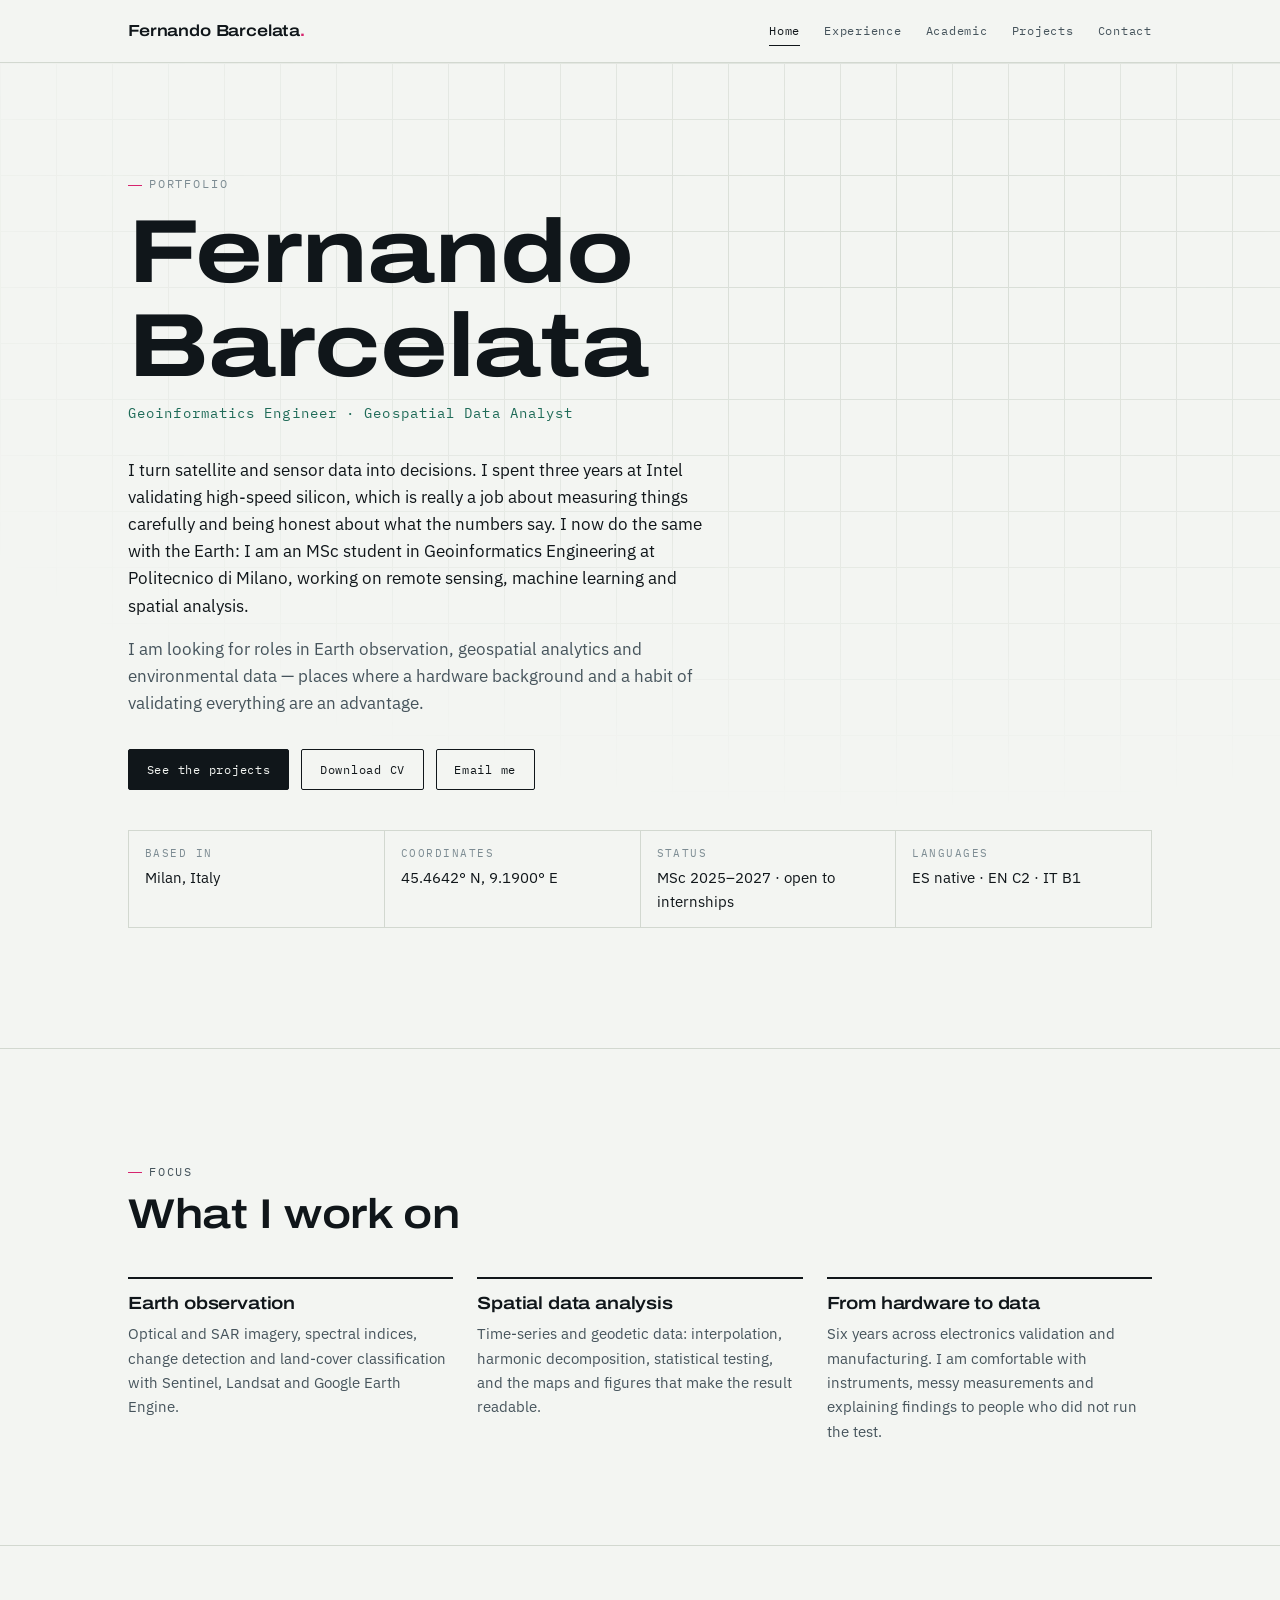
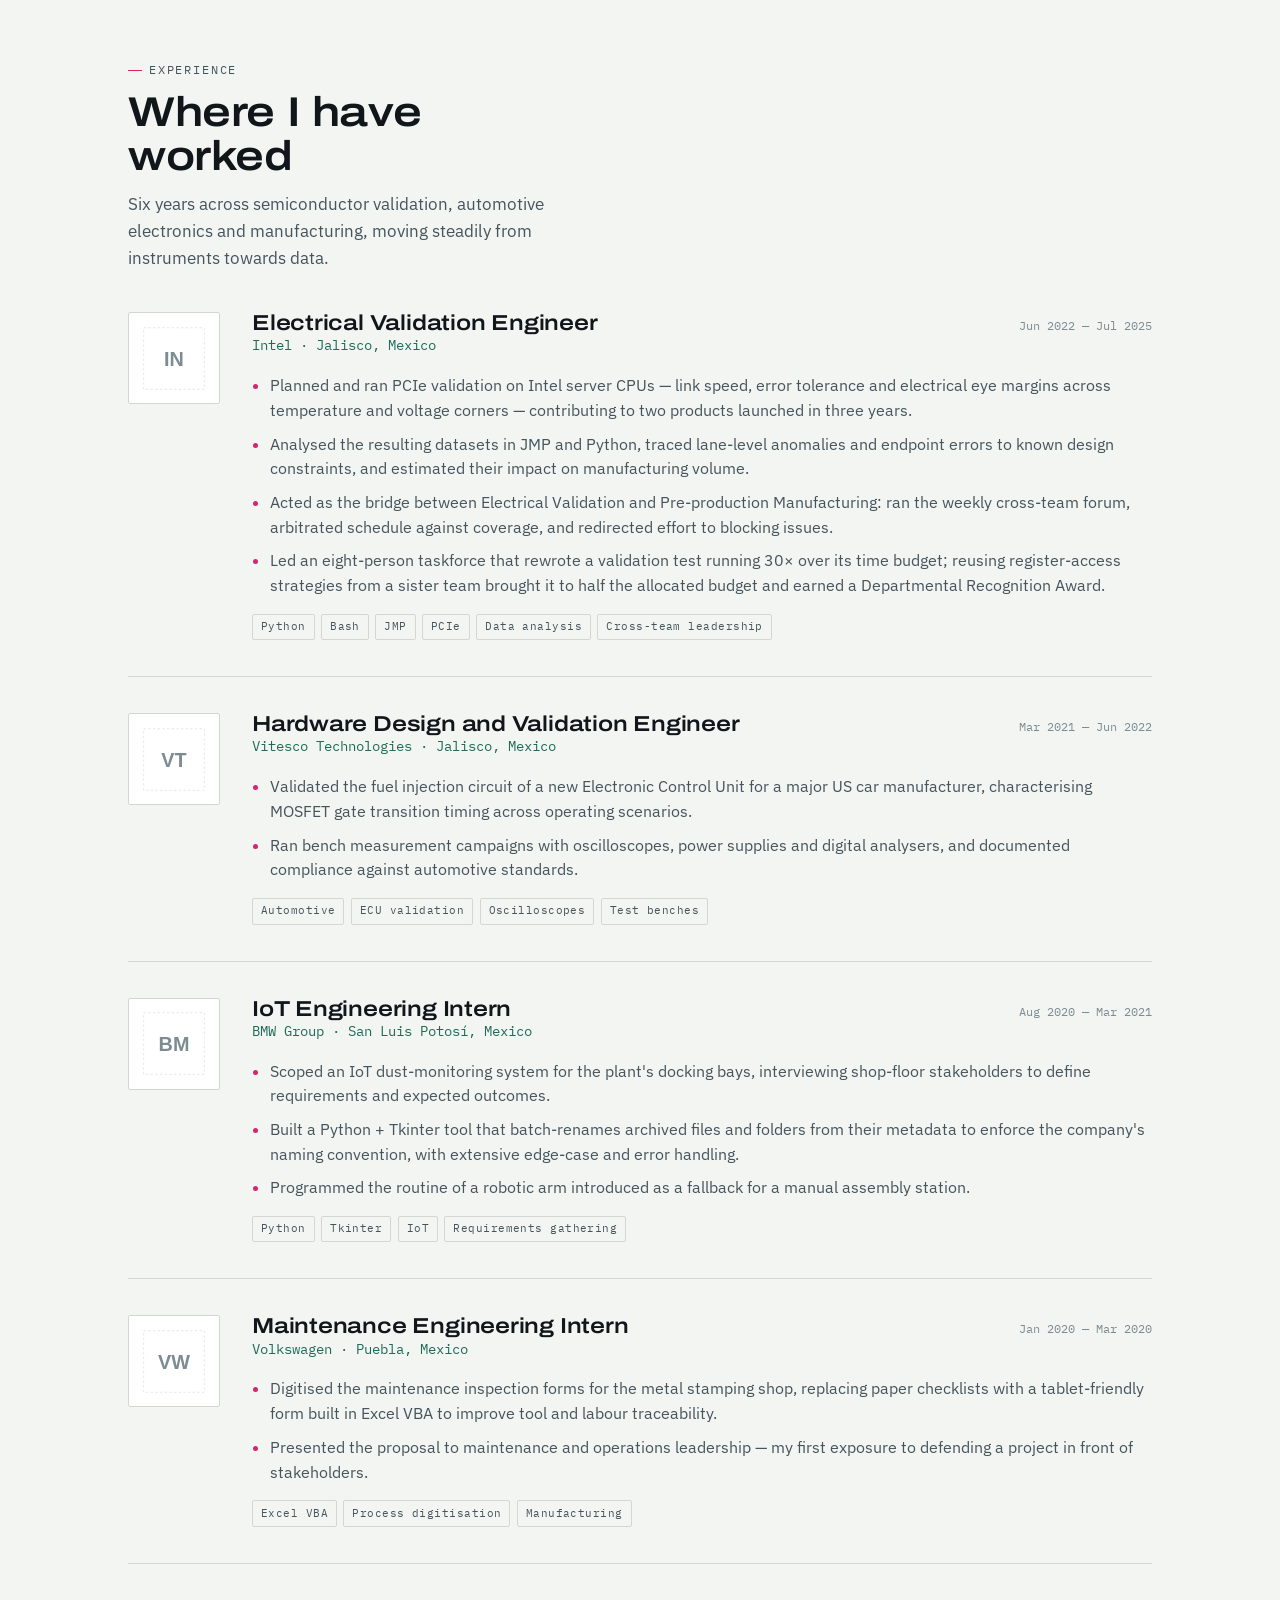
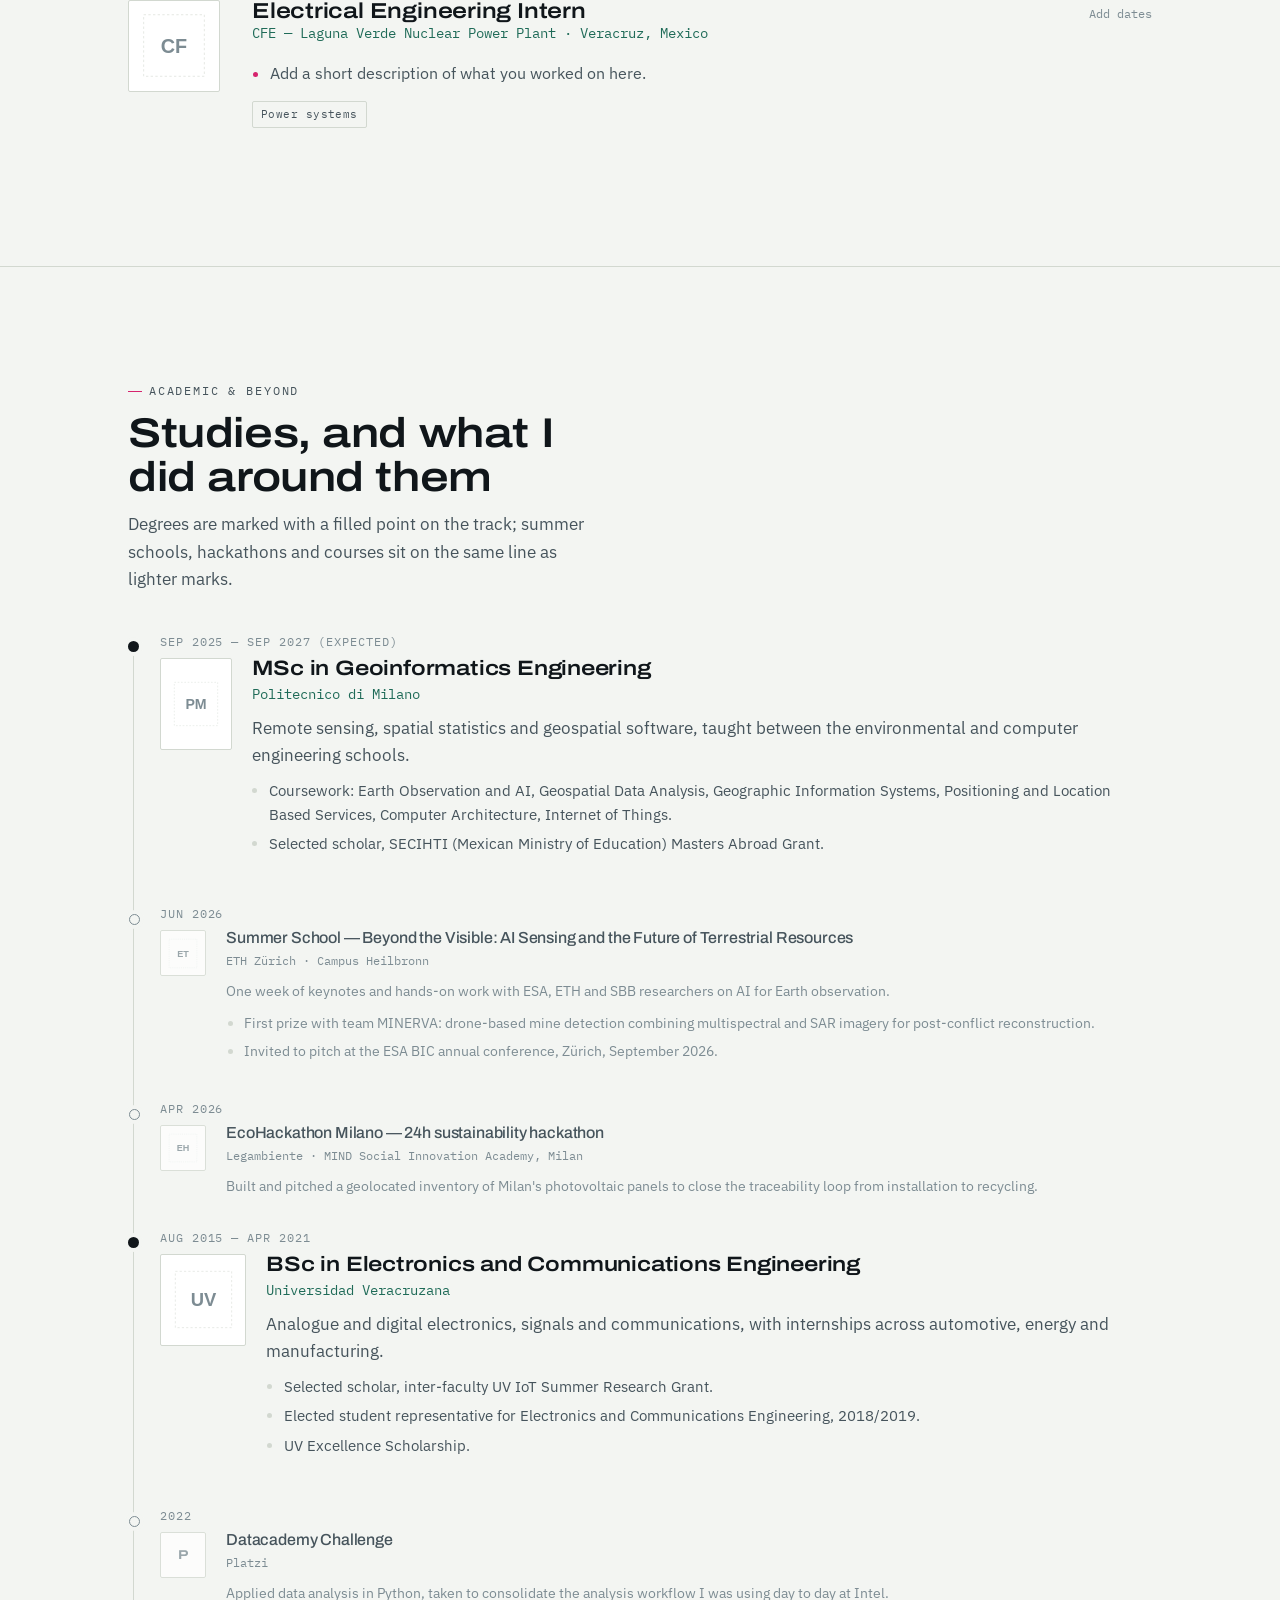
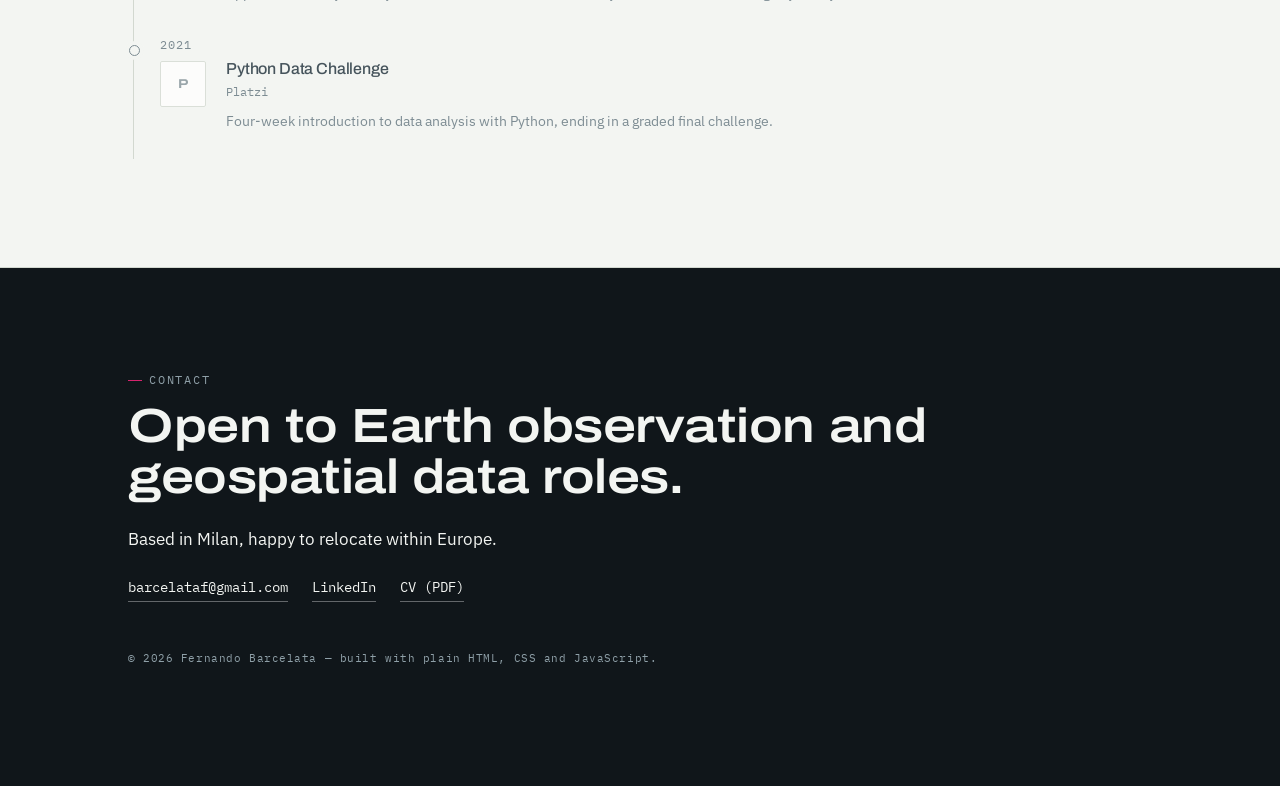
==== index.html @ 79fbf345 "Template for web portfolio" ====
<!DOCTYPE html>
<!--
  index.html — the homepage.

  The visible content is NOT written here: it is pulled from js/data.js and
  injected into the elements marked with an id (hero-name, experience-list,
  timeline, ...). Edit js/data.js to change the words; edit this file only if
  you want to add or remove whole sections.
-->
<html lang="en" class="no-js">
<head>
  <meta charset="utf-8">
  <meta name="viewport" content="width=device-width, initial-scale=1">
  <title>Fernando Barcelata — Geoinformatics Engineer</title>
  <meta name="description" content="Portfolio of Fernando Barcelata, geoinformatics engineer and geospatial data analyst based in Milan: Earth observation, remote sensing and spatial data analysis.">

  <!-- Fonts. Remove these two lines if you prefer to work fully offline;
       the CSS falls back to system fonts. -->
  <link rel="preconnect" href="https://fonts.gstatic.com" crossorigin>
  <link rel="stylesheet" href="https://fonts.googleapis.com/css2?family=Archivo:wdth,wght@75..125,400..700&family=IBM+Plex+Mono:wght@400;500&family=IBM+Plex+Sans:wght@400;500;600&display=swap">

  <link rel="stylesheet" href="css/styles.css">
</head>

<body>
  <a class="skip" href="#main">Skip to content</a>

  <!-- ============================ HEADER ============================ -->
  <header class="site-header">
    <div class="wrap">
      <a class="brand" href="index.html">Fernando Barcelata<span>.</span></a>

      <button class="nav-toggle" aria-expanded="false" aria-controls="nav">Menu</button>

      <nav class="nav" id="nav">
        <a href="index.html" aria-current="page">Home</a>
        <a href="index.html#experience">Experience</a>
        <a href="index.html#academic">Academic</a>
        <a href="projects.html">Projects</a>
        <a href="#contact">Contact</a>
      </nav>
    </div>
  </header>

  <main id="main">

    <!-- ============================= INTRO ============================
         Text comes from PROFILE.intro / PROFILE.meta in js/data.js. -->
    <section class="hero">
      <div class="wrap">
        <p class="eyebrow">Portfolio</p>
        <h1 id="hero-name">Fernando Barcelata</h1>
        <p class="role" id="hero-role"></p>

        <div class="intro" id="hero-intro"></div>

        <div class="cta-row">
          <a class="btn btn-primary" href="projects.html">See the projects</a>
          <a class="btn btn-ghost" data-profile="cv" href="#">Download CV</a>
          <a class="btn btn-ghost" data-profile="email" href="#">Email me</a>
        </div>

        <dl class="meta-strip" id="hero-meta"></dl>
      </div>
    </section>

    <!-- ========================== WHAT I DO ==========================
         Three short cards. Delete this whole <section> to remove it. -->
    <section class="section">
      <div class="wrap">
        <div class="section-head">
          <p class="eyebrow">Focus</p>
          <h2>What I work on</h2>
        </div>
        <div class="focus-grid" id="focus-grid"></div>
      </div>
    </section>

    <!-- ========================== EXPERIENCE ========================= -->
    <section class="section" id="experience">
      <div class="wrap">
        <div class="section-head">
          <p class="eyebrow">Experience</p>
          <h2>Where I have worked</h2>
          <p>Six years across semiconductor validation, automotive electronics and manufacturing, moving steadily from instruments towards data.</p>
        </div>
        <div id="experience-list"></div>
      </div>
    </section>

    <!-- ===================== ACADEMIC + EXTRACURRICULAR ==============
         One vertical track. Degrees are prominent; courses, hackathons and
         summer schools are rendered smaller and muted (kind:
         "extracurricular" in js/data.js). -->
    <section class="section" id="academic">
      <div class="wrap">
        <div class="section-head">
          <p class="eyebrow">Academic &amp; beyond</p>
          <h2>Studies, and what I did around them</h2>
          <p>Degrees are marked with a filled point on the track; summer schools, hackathons and courses sit on the same line as lighter marks.</p>
        </div>
        <div class="timeline" id="timeline"></div>
      </div>
    </section>
  </main>

  <!-- ============================ FOOTER ============================ -->
  <footer class="site-footer" id="contact">
    <div class="wrap">
      <p class="eyebrow">Contact</p>
      <h2>Open to Earth observation and geospatial data roles.</h2>
      <p>Based in Milan, happy to relocate within Europe.</p>

      <div class="footer-links">
        <a data-profile="email" data-profile-text="true" href="#">email</a>
        <a data-profile="linkedin" href="#">LinkedIn</a>
        <a data-profile="github" href="#">GitHub</a>
        <a data-profile="cv" href="#">CV (PDF)</a>
      </div>

      <p class="colophon">© <span id="year"></span> Fernando Barcelata — built with plain HTML, CSS and JavaScript.</p>
    </div>
  </footer>

  <!-- data.js must load before main.js -->
  <script src="js/data.js"></script>
  <script src="js/main.js"></script>
</body>
</html>
---- css/styles.css ----
/* ===========================================================================
   styles.css

   Layout idea: the page is styled after a satellite image product sheet.
   Mono type is used for anything that behaves like acquisition metadata
   (dates, coordinates, tags); the wide display face is used for headings the
   way labels are set on a map. The one loud colour is a magenta borrowed from
   false-colour infrared composites, where healthy vegetation renders pink.

   Sections in this file:
     1. Tokens (colours, type, spacing)   <- change these first
     2. Base + typography
     3. Layout helpers
     4. Header / navigation
     5. Hero
     6. Focus cards
     7. Experience
     8. Timeline (academic + extracurricular)
     9. Projects
    10. Footer
    11. Motion + responsive
   =========================================================================== */


/* ------------------------------------------------------------------ 1. TOKENS */
:root {
  /* Colours */
  --ink:        #10161a;   /* main text, near black with a blue cast */
  --ink-soft:   #46545c;   /* secondary text */
  --ink-faint:  #7d8c93;   /* captions, metadata */
  --paper:      #f3f5f2;   /* page background */
  --paper-2:    #e8ebe5;   /* cards, alternating bands */
  --line:       #d2d8d0;   /* hairlines and borders */
  --nir:        #d6246e;   /* accent: false-colour infrared magenta */
  --band:       #1f6b58;   /* secondary accent: vegetation green */

  /* Type */
  --display: "Archivo", "Helvetica Neue", Arial, sans-serif;
  --body:    "IBM Plex Sans", system-ui, -apple-system, sans-serif;
  --mono:    "IBM Plex Mono", ui-monospace, "SF Mono", Menlo, monospace;

  /* Spacing / sizing */
  --page:     1120px;  /* max content width */
  --gutter:   clamp(1.25rem, 5vw, 3rem);
  --section-y: clamp(3.5rem, 8vw, 6.5rem);
  --radius:   2px;     /* almost square: this is an instrument, not an app */
}


/* -------------------------------------------------------- 2. BASE + TYPOGRAPHY */
* { box-sizing: border-box; }

html { scroll-behavior: smooth; }

body {
  margin: 0;
  background: var(--paper);
  color: var(--ink);
  font-family: var(--body);
  font-size: 17px;
  line-height: 1.6;
  -webkit-font-smoothing: antialiased;
}

h1, h2, h3 {
  font-family: var(--display);
  font-stretch: 118%;        /* Archivo is a variable font: this widens it */
  font-weight: 600;
  line-height: 1.05;
  letter-spacing: -0.01em;
  margin: 0;
}

p { margin: 0 0 1rem; }
a { color: inherit; }

/* "Eyebrow": the small mono label above every section title. */
.eyebrow {
  font-family: var(--mono);
  font-size: 0.72rem;
  letter-spacing: 0.16em;
  text-transform: uppercase;
  color: var(--ink-faint);
  margin: 0 0 0.75rem;
}
.eyebrow::before {
  content: "";
  display: inline-block;
  width: 14px; height: 1px;
  background: var(--nir);
  vertical-align: middle;
  margin-right: 0.6em;
}

/* Small mono chip used for technologies and skills. */
.tag {
  font-family: var(--mono);
  font-size: 0.7rem;
  letter-spacing: 0.04em;
  color: var(--ink-soft);
  border: 1px solid var(--line);
  border-radius: var(--radius);
  padding: 0.2rem 0.5rem;
  background: transparent;
  white-space: nowrap;
}
.tag-row { display: flex; flex-wrap: wrap; gap: 0.4rem; margin-top: 1rem; }


/* ------------------------------------------------------- 3. LAYOUT HELPERS */
.wrap {
  max-width: var(--page);
  margin: 0 auto;
  padding-inline: var(--gutter);
}

.section { padding-block: var(--section-y); border-top: 1px solid var(--line); }
.section-head { margin-bottom: 2.5rem; max-width: 46ch; }
.section-head h2 { font-size: clamp(1.9rem, 4vw, 2.6rem); }
.section-head p { color: var(--ink-soft); margin-top: 0.75rem; }

/* Skip link for keyboard users. */
.skip {
  position: absolute; left: -9999px;
  background: var(--ink); color: var(--paper);
  padding: 0.6rem 1rem; z-index: 100;
}
.skip:focus { left: 1rem; top: 1rem; }

:focus-visible { outline: 2px solid var(--nir); outline-offset: 3px; }


/* ------------------------------------------------------------- 4. HEADER */
.site-header {
  position: sticky; top: 0; z-index: 50;
  background: color-mix(in srgb, var(--paper) 88%, transparent);
  backdrop-filter: blur(8px);
  border-bottom: 1px solid var(--line);
}
.site-header .wrap {
  display: flex; align-items: center; justify-content: space-between;
  height: 62px; gap: 1rem;
}
.brand {
  font-family: var(--display);
  font-stretch: 118%;
  font-weight: 600;
  font-size: 1rem;
  text-decoration: none;
  letter-spacing: -0.01em;
}
.brand span { color: var(--nir); }

.nav { display: flex; align-items: center; gap: 1.5rem; }
.nav a {
  font-family: var(--mono);
  font-size: 0.78rem;
  letter-spacing: 0.06em;
  text-decoration: none;
  color: var(--ink-soft);
  padding-block: 0.3rem;
  border-bottom: 1px solid transparent;
}
.nav a:hover { color: var(--ink); border-bottom-color: var(--nir); }
.nav a[aria-current="page"] { color: var(--ink); border-bottom-color: var(--ink); }

/* Hamburger, only visible on small screens (see section 11). */
.nav-toggle {
  display: none;
  background: none; border: 1px solid var(--line); border-radius: var(--radius);
  font-family: var(--mono); font-size: 0.75rem; letter-spacing: 0.08em;
  padding: 0.35rem 0.6rem; cursor: pointer; color: var(--ink);
}


/* --------------------------------------------------------------- 5. HERO */
.hero {
  position: relative;
  overflow: hidden;
  padding-block: clamp(3.5rem, 9vw, 7rem) var(--section-y);
}

/* Faint graticule, like the grid overlaid on a map sheet. */
.hero::before {
  content: "";
  position: absolute; inset: 0;
  background-image:
    linear-gradient(to right, var(--line) 1px, transparent 1px),
    linear-gradient(to bottom, var(--line) 1px, transparent 1px);
  background-size: 56px 56px;
  -webkit-mask-image: radial-gradient(120% 80% at 70% 20%, #000 0%, transparent 70%);
          mask-image: radial-gradient(120% 80% at 70% 20%, #000 0%, transparent 70%);
  opacity: 0.9;
  pointer-events: none;
}

/* Signature element: a single sensor sweep across the hero on page load. */
.hero::after {
  content: "";
  position: absolute; left: 0; right: 0; top: 0; height: 2px;
  background: linear-gradient(to right, transparent, var(--nir), transparent);
  opacity: 0;
  animation: sweep 2.2s ease-out 0.2s 1;
  pointer-events: none;
}
@keyframes sweep {
  0%   { transform: translateY(0);      opacity: 0; }
  15%  { opacity: 0.9; }
  100% { transform: translateY(70vh);   opacity: 0; }
}

.hero .wrap { position: relative; }

.hero h1 {
  font-size: clamp(2.8rem, 9vw, 5.6rem);
  font-stretch: 125%;
  font-weight: 700;
  margin: 0.4rem 0 0.6rem;
}
.hero .role {
  font-family: var(--mono);
  font-size: 0.85rem;
  letter-spacing: 0.08em;
  color: var(--band);
  margin-bottom: 2rem;
}
.hero .intro { max-width: 60ch; font-size: 1.06rem; color: var(--ink-soft); }
.hero .intro p:first-child { color: var(--ink); }

/* Metadata strip: mimics the header of an image acquisition record. */
.meta-strip {
  display: grid;
  grid-template-columns: repeat(auto-fit, minmax(180px, 1fr));
  gap: 1px;
  background: var(--line);
  border: 1px solid var(--line);
  margin-top: 2.5rem;
}
.meta-strip div { background: var(--paper); padding: 0.85rem 1rem; }
.meta-strip dt {
  font-family: var(--mono); font-size: 0.66rem; letter-spacing: 0.14em;
  text-transform: uppercase; color: var(--ink-faint); margin-bottom: 0.3rem;
}
.meta-strip dd { margin: 0; font-size: 0.92rem; }

.cta-row { display: flex; flex-wrap: wrap; gap: 0.75rem; margin-top: 2rem; }
.btn {
  display: inline-flex; align-items: center; gap: 0.5rem;
  font-family: var(--mono); font-size: 0.78rem; letter-spacing: 0.06em;
  text-decoration: none;
  padding: 0.6rem 1.1rem;
  border: 1px solid var(--ink);
  border-radius: var(--radius);
  transition: background 0.15s ease, color 0.15s ease, transform 0.15s ease;
}
.btn:hover { transform: translateY(-1px); }
.btn-primary { background: var(--ink); color: var(--paper); }
.btn-primary:hover { background: var(--nir); border-color: var(--nir); }
.btn-ghost:hover { background: var(--ink); color: var(--paper); }


/* -------------------------------------------------------- 6. FOCUS CARDS */
.focus-grid {
  display: grid;
  grid-template-columns: repeat(auto-fit, minmax(250px, 1fr));
  gap: 1.5rem;
}
.focus-card { border-top: 2px solid var(--ink); padding-top: 1rem; }
.focus-card h3 { font-size: 1.1rem; margin-bottom: 0.5rem; }
.focus-card p { color: var(--ink-soft); font-size: 0.95rem; margin: 0; }


/* --------------------------------------------------------- 7. EXPERIENCE */
.job {
  display: grid;
  grid-template-columns: 92px 1fr;
  gap: 2rem;
  padding-block: 2.25rem;
  border-top: 1px solid var(--line);
}
.job:first-of-type { border-top: none; padding-top: 0; }

/* Logo well. Images are constrained; the text fallback fills the same box. */
.logo {
  width: 92px; height: 92px;
  display: grid; place-items: center;
  border: 1px solid var(--line);
  border-radius: var(--radius);
  background: #fff;
  overflow: hidden;
  padding: 0.6rem;
}
.logo img { max-width: 100%; max-height: 100%; object-fit: contain; }
.logo .initials {
  font-family: var(--display); font-stretch: 118%; font-weight: 700;
  font-size: 1.4rem; color: var(--ink-faint);
}

.job-head { display: flex; flex-wrap: wrap; align-items: baseline; gap: 0.6rem 1rem; }
.job h3 { font-size: 1.35rem; }
.job .company { font-family: var(--mono); font-size: 0.85rem; color: var(--band); }
.job .period {
  font-family: var(--mono); font-size: 0.75rem; color: var(--ink-faint);
  margin-left: auto; white-space: nowrap;
}
.job ul { margin: 1rem 0 0; padding-left: 1.1rem; }
.job li { margin-bottom: 0.55rem; color: var(--ink-soft); font-size: 0.97rem; }
.job li::marker { color: var(--nir); }


/* ----------------------------------------------------------- 8. TIMELINE
   One vertical track. Degrees get a filled tick, a logo and full-size type;
   extracurriculars get a hollow tick and smaller, muted type so they read as
   secondary without being hidden.
   ------------------------------------------------------------------------ */
.timeline { position: relative; padding-left: 2rem; }
.timeline::before {
  content: "";
  position: absolute; left: 5px; top: 6px; bottom: 6px;
  width: 1px; background: var(--line);
}

.tl-item { position: relative; padding-bottom: 2.75rem; }
.tl-item::before {                 /* the tick on the track */
  content: "";
  position: absolute; left: -2rem; top: 8px;
  width: 11px; height: 11px;
  border-radius: 50%;
  background: var(--ink);
  box-shadow: 0 0 0 4px var(--paper);
}
.tl-item .tl-period {
  font-family: var(--mono); font-size: 0.72rem; letter-spacing: 0.08em;
  color: var(--ink-faint); text-transform: uppercase;
}
.tl-head { display: flex; gap: 1.25rem; align-items: flex-start; margin-top: 0.4rem; }
.tl-item h3 { font-size: 1.3rem; margin-bottom: 0.25rem; }
.tl-item .tl-institution { font-family: var(--mono); font-size: 0.85rem; color: var(--band); }
.tl-item p { color: var(--ink-soft); margin: 0.6rem 0 0; }
.tl-item ul { margin: 0.6rem 0 0; padding-left: 1.1rem; color: var(--ink-soft); font-size: 0.93rem; }
.tl-item li { margin-bottom: 0.35rem; }
.tl-item li::marker { color: var(--line); }

/* Secondary treatment for extracurriculars. */
.tl-item.is-extra::before {
  background: var(--paper);
  border: 1px solid var(--ink-faint);
  width: 9px; height: 9px; top: 9px; left: calc(-2rem + 1px);
}
.tl-item.is-extra { padding-bottom: 2rem; }
.tl-item.is-extra h3 { font-size: 1rem; font-weight: 500; font-stretch: 100%; color: var(--ink-soft); }
.tl-item.is-extra .tl-institution { font-size: 0.75rem; color: var(--ink-faint); }
.tl-item.is-extra p,
.tl-item.is-extra li { font-size: 0.88rem; color: var(--ink-faint); }
.tl-item.is-extra .logo { width: 46px; height: 46px; padding: 0.35rem; opacity: 0.75; }
.tl-item.is-extra .logo .initials { font-size: 0.8rem; }


/* ----------------------------------------------------------- 9. PROJECTS */
/* Filter buttons above the grid. */
.filters { display: flex; flex-wrap: wrap; gap: 0.45rem; margin-bottom: 2.5rem; }
.filter {
  font-family: var(--mono); font-size: 0.72rem; letter-spacing: 0.05em;
  padding: 0.35rem 0.7rem;
  border: 1px solid var(--line); border-radius: var(--radius);
  background: transparent; color: var(--ink-soft); cursor: pointer;
  transition: all 0.15s ease;
}
.filter:hover { border-color: var(--ink); color: var(--ink); }
.filter[aria-pressed="true"] { background: var(--ink); border-color: var(--ink); color: var(--paper); }

.project-grid {
  display: grid;
  grid-template-columns: repeat(auto-fill, minmax(330px, 1fr));
  gap: 2rem;
}

.project {
  display: flex; flex-direction: column;
  border: 1px solid var(--line);
  border-radius: var(--radius);
  background: var(--paper-2);
  overflow: hidden;
  transition: border-color 0.15s ease, transform 0.15s ease;
}
.project:hover { border-color: var(--ink); transform: translateY(-2px); }

/* Image well. If no image is supplied, the placeholder below shows instead. */
.project-media {
  aspect-ratio: 16 / 9;
  background: #fff;
  border-bottom: 1px solid var(--line);
  display: grid; place-items: center;
  overflow: hidden;
}
.project-media img { width: 100%; height: 100%; object-fit: cover; display: block; }
.project-media .placeholder {
  font-family: var(--mono); font-size: 0.7rem; letter-spacing: 0.14em;
  color: var(--ink-faint); text-transform: uppercase; text-align: center;
  padding: 1rem;
  background-image:
    repeating-linear-gradient(45deg, var(--paper-2) 0 10px, transparent 10px 20px);
  width: 100%; height: 100%;
  display: grid; place-items: center;
}

.project-body { padding: 1.4rem; display: flex; flex-direction: column; flex: 1; }
.project .year { font-family: var(--mono); font-size: 0.7rem; color: var(--ink-faint); letter-spacing: 0.1em; }
.project h3 { font-size: 1.15rem; margin: 0.4rem 0 0.7rem; }
.project p { font-size: 0.93rem; color: var(--ink-soft); }
.project .note { font-family: var(--mono); font-size: 0.72rem; color: var(--ink-faint); }
.project .tag-row { margin-top: auto; padding-top: 1rem; }

.project-links { display: flex; gap: 0.6rem; margin-top: 1rem; }
.project-links a {
  font-family: var(--mono); font-size: 0.72rem; letter-spacing: 0.05em;
  text-decoration: none; color: var(--ink);
  border-bottom: 1px solid var(--nir); padding-bottom: 1px;
}
.project-links a:hover { color: var(--nir); }

.empty-state {
  font-family: var(--mono); font-size: 0.85rem; color: var(--ink-faint);
  padding: 2rem 0;
}


/* ------------------------------------------------------------- 10. FOOTER */
.site-footer {
  border-top: 1px solid var(--line);
  background: var(--ink);
  color: var(--paper);
  padding-block: var(--section-y);
}
.site-footer h2 { font-size: clamp(1.8rem, 5vw, 3rem); margin-bottom: 1.5rem; }
.site-footer .eyebrow { color: #8fa0a8; }
.site-footer a { color: var(--paper); }
.footer-links { display: flex; flex-wrap: wrap; gap: 1.5rem; margin-top: 1.5rem; }
.footer-links a {
  font-family: var(--mono); font-size: 0.85rem; text-decoration: none;
  border-bottom: 1px solid rgba(255,255,255,0.35); padding-bottom: 2px;
}
.footer-links a:hover { border-bottom-color: var(--nir); color: var(--nir); }
.colophon {
  font-family: var(--mono); font-size: 0.7rem; color: #8fa0a8;
  margin-top: 3rem; letter-spacing: 0.05em;
}


/* ------------------------------------------------ 11. MOTION + RESPONSIVE */

/* Scroll reveal. Elements start slightly down and fade in when scrolled to.
   main.js adds .is-visible. If JS is off, the fallback below keeps them shown. */
.reveal { opacity: 0; transform: translateY(14px); transition: opacity 0.5s ease, transform 0.5s ease; }
.reveal.is-visible { opacity: 1; transform: none; }
.no-js .reveal { opacity: 1; transform: none; }

@media (prefers-reduced-motion: reduce) {
  html { scroll-behavior: auto; }
  *, *::before, *::after { animation: none !important; transition: none !important; }
  .reveal { opacity: 1; transform: none; }
}

@media (max-width: 760px) {
  body { font-size: 16px; }

  .nav-toggle { display: block; }
  .nav {
    display: none;
    position: absolute; top: 62px; left: 0; right: 0;
    flex-direction: column; align-items: flex-start; gap: 0;
    background: var(--paper);
    border-bottom: 1px solid var(--line);
    padding: 0.5rem var(--gutter) 1rem;
  }
  .nav.is-open { display: flex; }
  .nav a { padding-block: 0.6rem; width: 100%; }

  .job { grid-template-columns: 1fr; gap: 1.25rem; }
  .job .period { margin-left: 0; width: 100%; }
  .logo { width: 64px; height: 64px; }

  .timeline { padding-left: 1.5rem; }
  .tl-item::before { left: -1.5rem; }
  .tl-item.is-extra::before { left: calc(-1.5rem + 1px); }
  .tl-head { flex-direction: column; gap: 0.9rem; }

  .project-grid { grid-template-columns: 1fr; }
}

/* Printing: mostly for saving the homepage as a PDF. */
@media print {
  .site-header, .nav, .cta-row, .filters { display: none; }
  body { background: #fff; }
  .project, .meta-strip div { break-inside: avoid; }
}
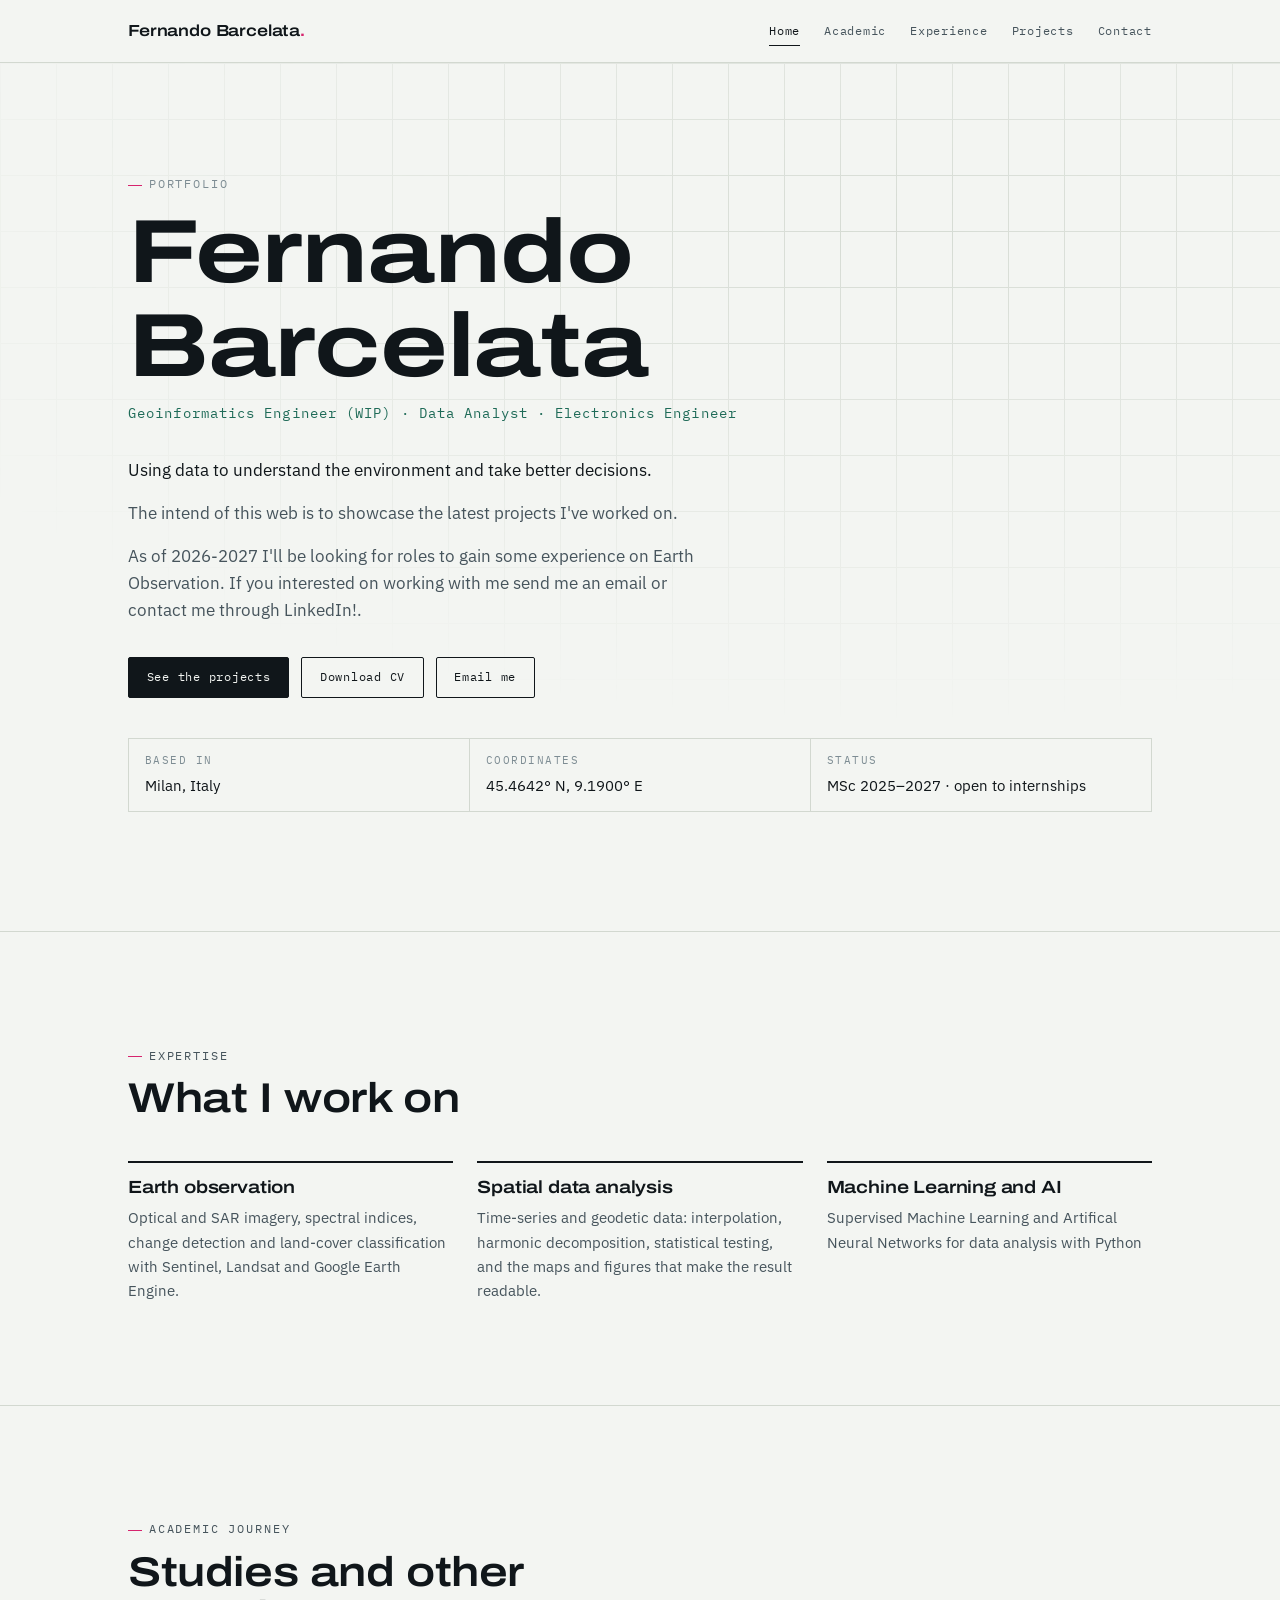
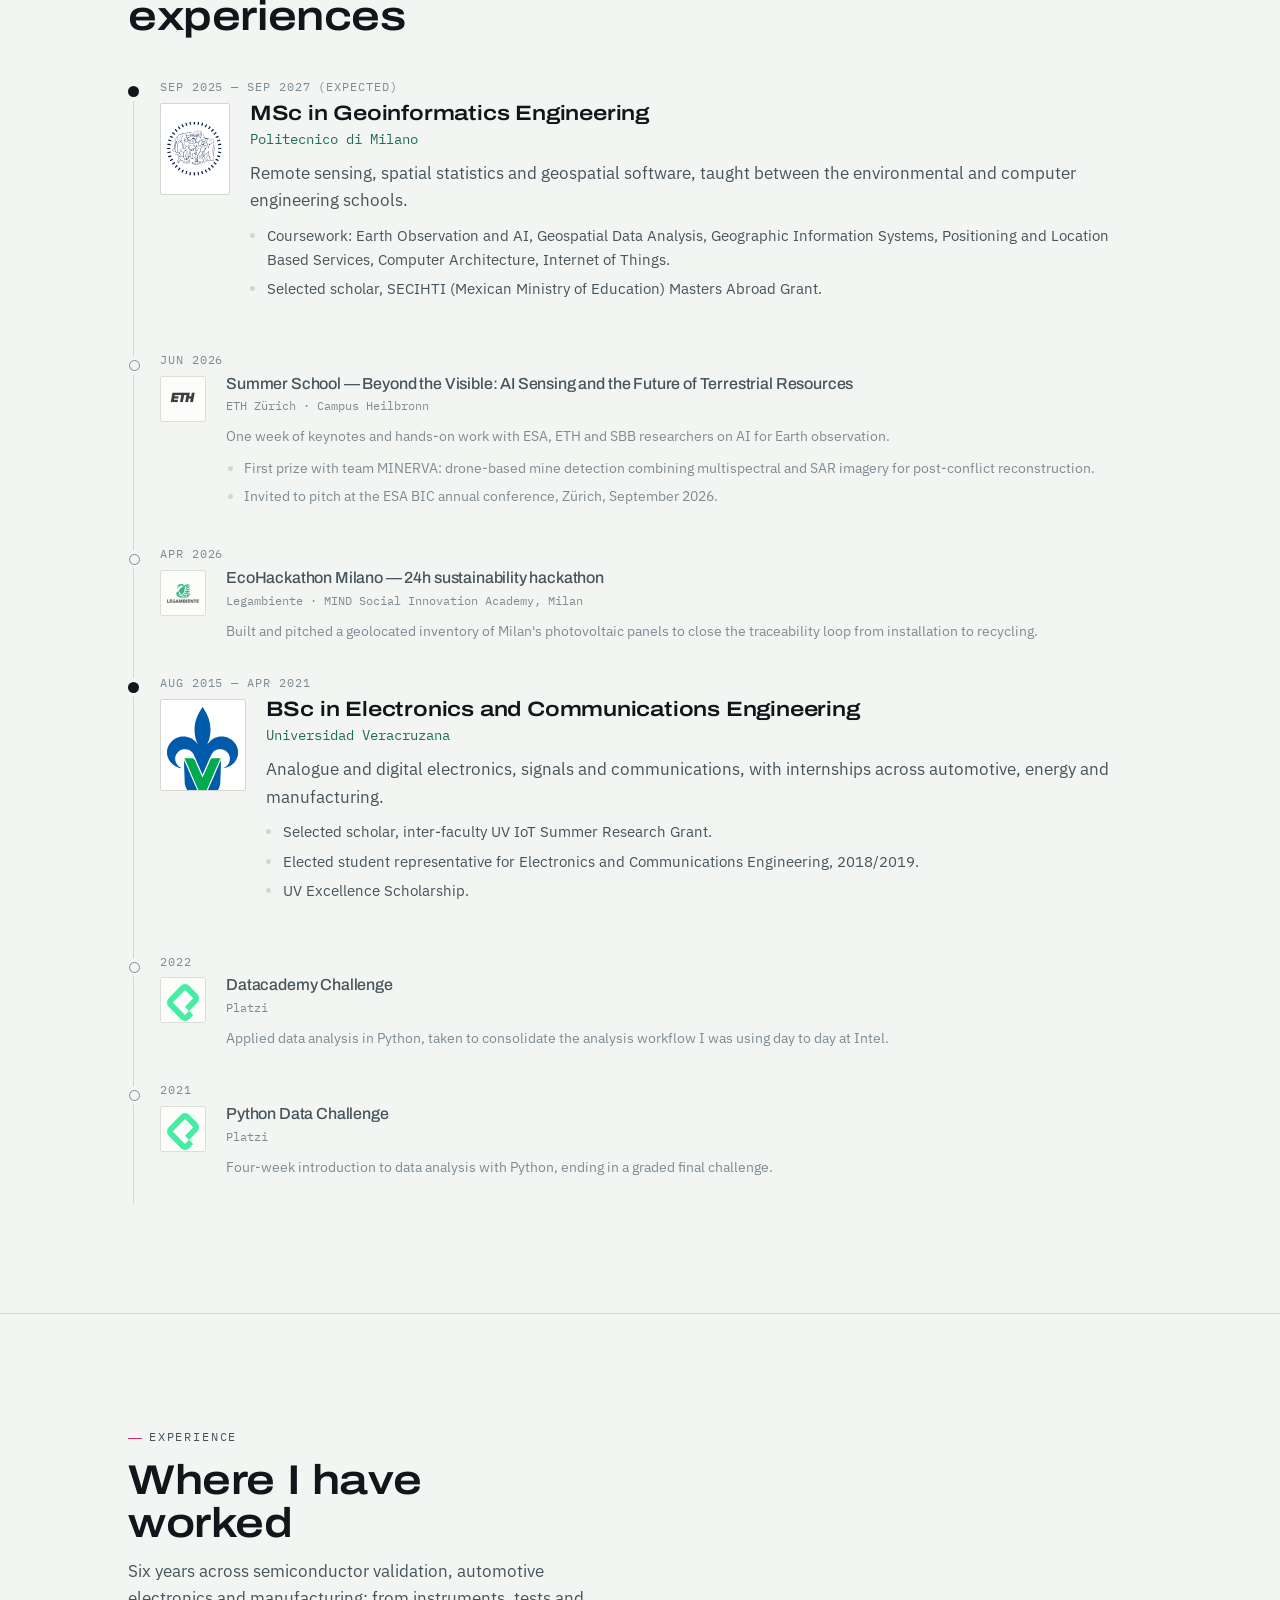
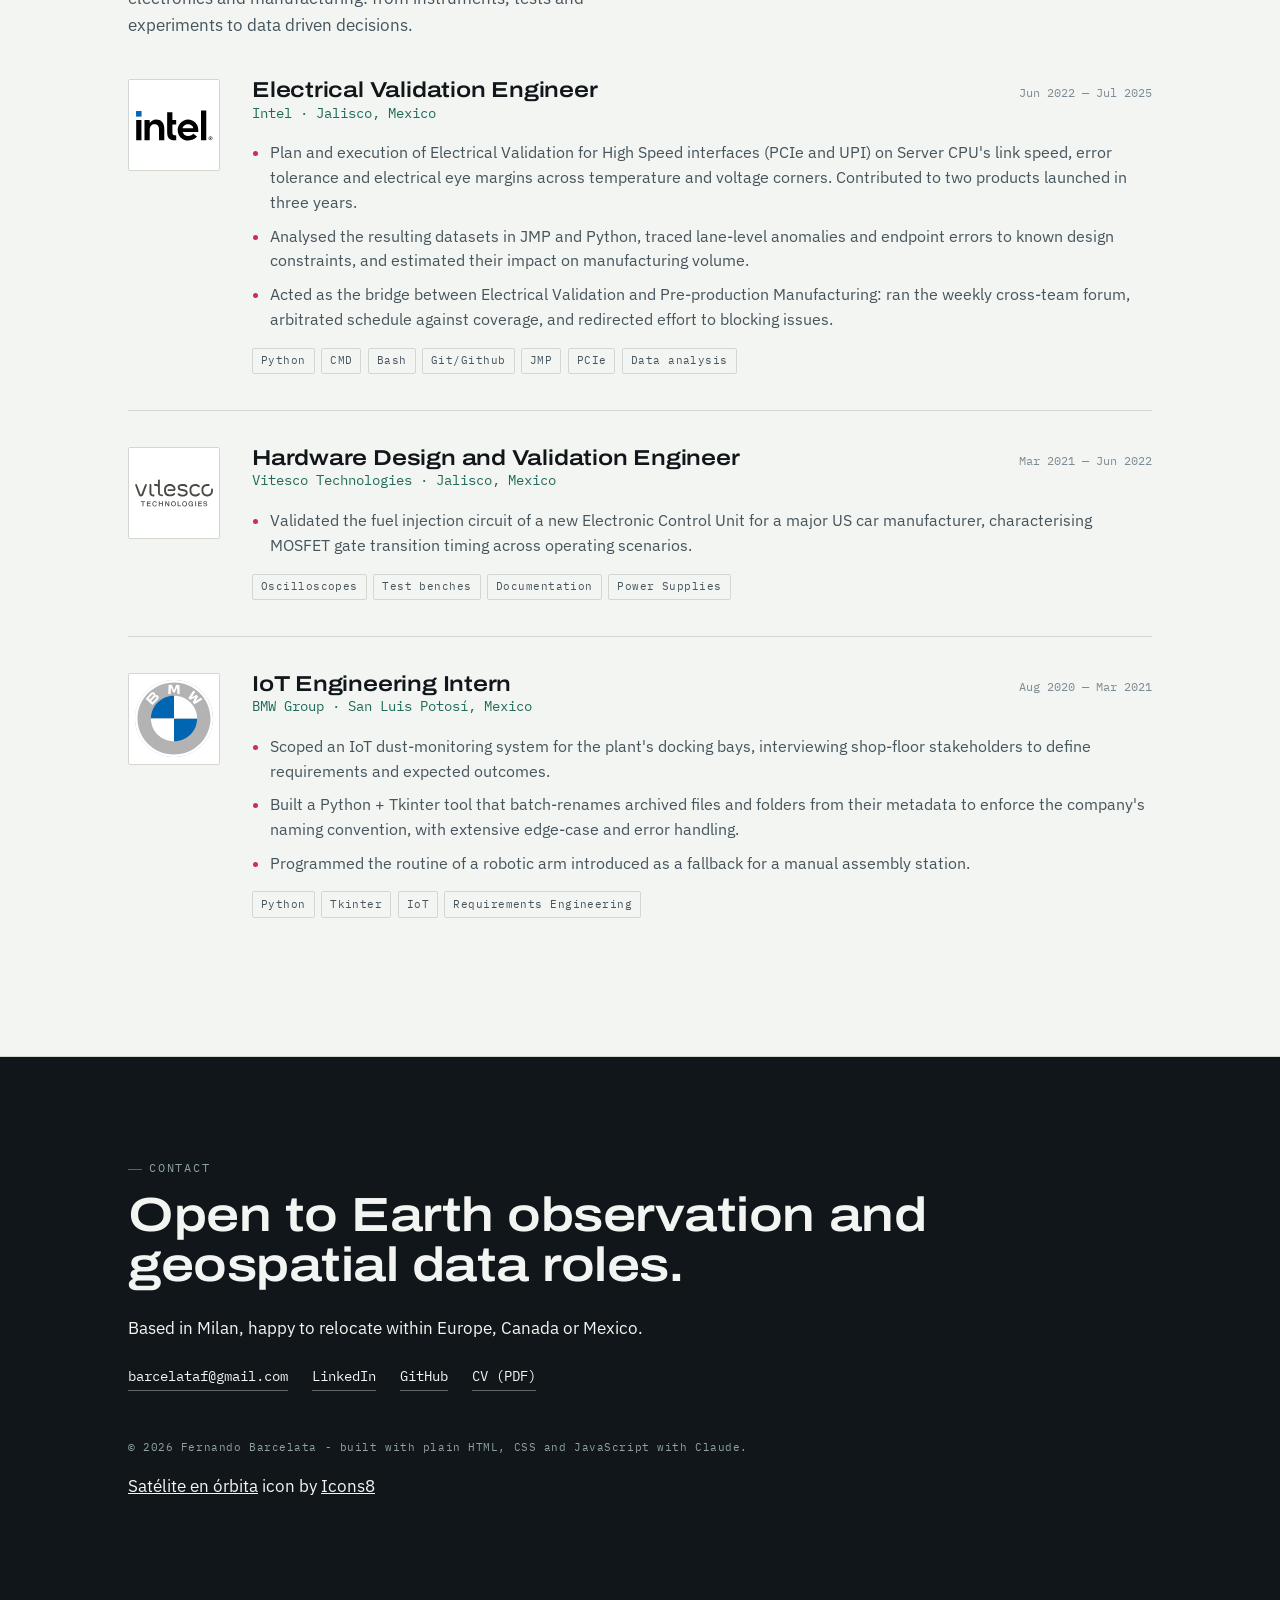
==== commit bcb0a7cd: "Fixing details like logos, images and some texts" ====
--- a/index.html
+++ b/index.html
@@ -11,8 +11,9 @@
 <head>
   <meta charset="utf-8">
   <meta name="viewport" content="width=device-width, initial-scale=1">
-  <title>Fernando Barcelata — Geoinformatics Engineer</title>
-  <meta name="description" content="Portfolio of Fernando Barcelata, geoinformatics engineer and geospatial data analyst based in Milan: Earth observation, remote sensing and spatial data analysis.">
+  <title>Fernando Barcelata - Geoinformatics Engineer</title>
+  <link rel="icon" type="image/png" href="/assets/logos/favicon_sat.png">
+  <meta name="description" content="Portfolio of Fernando Barcelata, geoinformatics engineer and geospatial data analyst based in Milan - Earth observation, remote sensing and spatial data analysis.">
 
   <!-- Fonts. Remove these two lines if you prefer to work fully offline;
        the CSS falls back to system fonts. -->
@@ -34,8 +35,8 @@
 
       <nav class="nav" id="nav">
         <a href="index.html" aria-current="page">Home</a>
+        <a href="index.html#academic">Academic</a>
         <a href="index.html#experience">Experience</a>
-        <a href="index.html#academic">Academic</a>
         <a href="projects.html">Projects</a>
         <a href="#contact">Contact</a>
       </nav>
@@ -69,10 +70,26 @@
     <section class="section">
       <div class="wrap">
         <div class="section-head">
-          <p class="eyebrow">Focus</p>
+          <p class="eyebrow">Expertise</p>
           <h2>What I work on</h2>
         </div>
         <div class="focus-grid" id="focus-grid"></div>
+      </div>
+    </section>
+
+
+    <!-- ===================== ACADEMIC + EXTRACURRICULAR ==============
+         One vertical track. Degrees are prominent; courses, hackathons and
+         summer schools are rendered smaller and muted (kind:
+         "extracurricular" in js/data.js). -->
+    <section class="section" id="academic">
+      <div class="wrap">
+        <div class="section-head">
+          <p class="eyebrow">Academic journey</p>
+          <h2>Studies and other experiences</h2>
+          <!-- <p>Degrees are marked with a filled point on the track; summer schools, hackathons and courses sit on the same line as lighter marks.</p> -->
+        </div>
+        <div class="timeline" id="timeline"></div>
       </div>
     </section>
 
@@ -82,34 +99,21 @@
         <div class="section-head">
           <p class="eyebrow">Experience</p>
           <h2>Where I have worked</h2>
-          <p>Six years across semiconductor validation, automotive electronics and manufacturing, moving steadily from instruments towards data.</p>
+          <p>Six years across semiconductor validation, automotive electronics and manufacturing: from instruments, tests and experiments to data driven decisions.</p>
         </div>
         <div id="experience-list"></div>
       </div>
     </section>
 
-    <!-- ===================== ACADEMIC + EXTRACURRICULAR ==============
-         One vertical track. Degrees are prominent; courses, hackathons and
-         summer schools are rendered smaller and muted (kind:
-         "extracurricular" in js/data.js). -->
-    <section class="section" id="academic">
-      <div class="wrap">
-        <div class="section-head">
-          <p class="eyebrow">Academic &amp; beyond</p>
-          <h2>Studies, and what I did around them</h2>
-          <p>Degrees are marked with a filled point on the track; summer schools, hackathons and courses sit on the same line as lighter marks.</p>
-        </div>
-        <div class="timeline" id="timeline"></div>
-      </div>
-    </section>
   </main>
+
 
   <!-- ============================ FOOTER ============================ -->
   <footer class="site-footer" id="contact">
     <div class="wrap">
       <p class="eyebrow">Contact</p>
       <h2>Open to Earth observation and geospatial data roles.</h2>
-      <p>Based in Milan, happy to relocate within Europe.</p>
+      <p>Based in Milan, happy to relocate within Europe, Canada or Mexico.</p>
 
       <div class="footer-links">
         <a data-profile="email" data-profile-text="true" href="#">email</a>
@@ -118,7 +122,8 @@
         <a data-profile="cv" href="#">CV (PDF)</a>
       </div>
 
-      <p class="colophon">© <span id="year"></span> Fernando Barcelata — built with plain HTML, CSS and JavaScript.</p>
+      <p class="colophon">© <span id="year"></span> Fernando Barcelata - built with plain HTML, CSS and JavaScript with Claude.</p>
+      <a target="_blank" href="https://icons8.com/icon/2236/satellite-in-orbit">Satélite en órbita</a> icon by <a target="_blank" href="https://icons8.com">Icons8</a>
     </div>
   </footer>
 
--- a/css/styles.css
+++ b/css/styles.css
@@ -288,9 +288,10 @@
   border-radius: var(--radius);
   background: #fff;
   overflow: hidden;
-  padding: 0.6rem;
-}
-.logo img { max-width: 100%; max-height: 100%; object-fit: contain; }
+  padding: 0.4rem;
+}
+.logo img { max-width: 100%; max-height: 100%; object-fit: scale-down; }
+
 .logo .initials {
   font-family: var(--display); font-stretch: 118%; font-weight: 700;
   font-size: 1.4rem; color: var(--ink-faint);
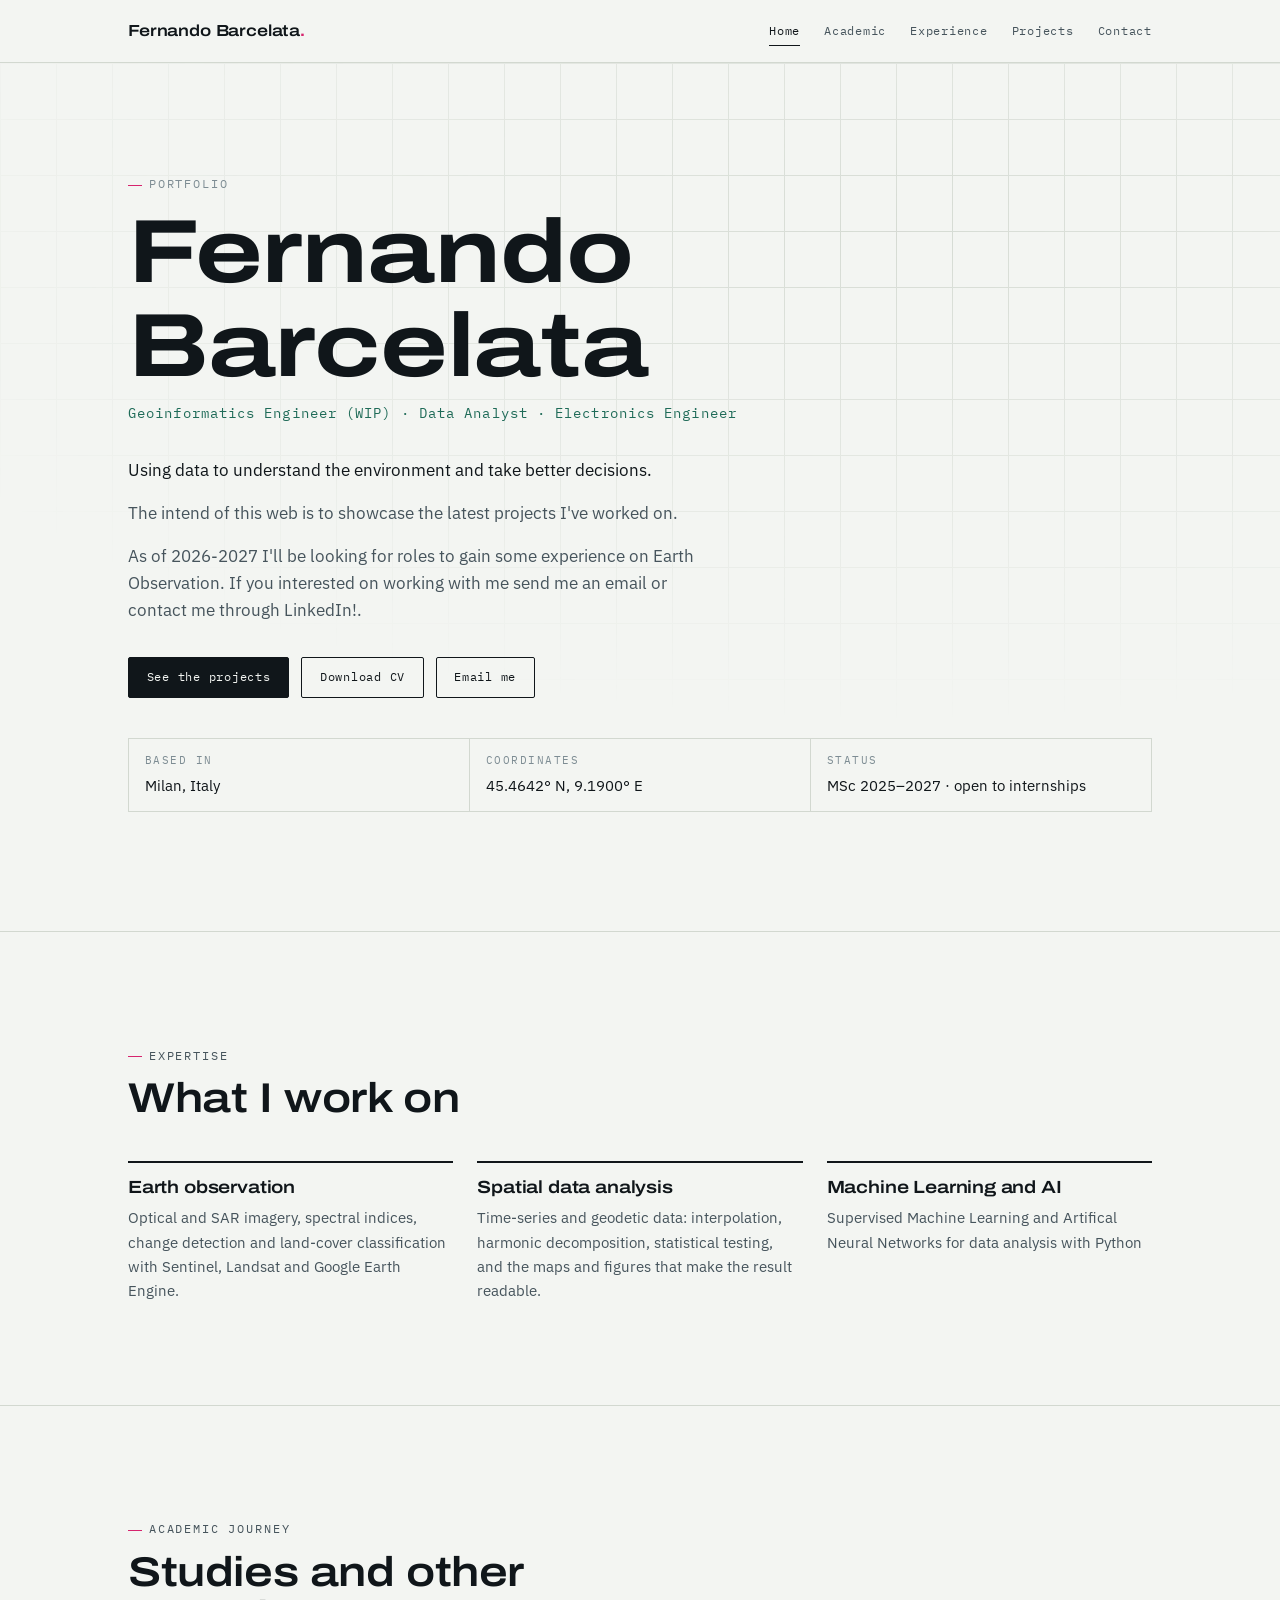
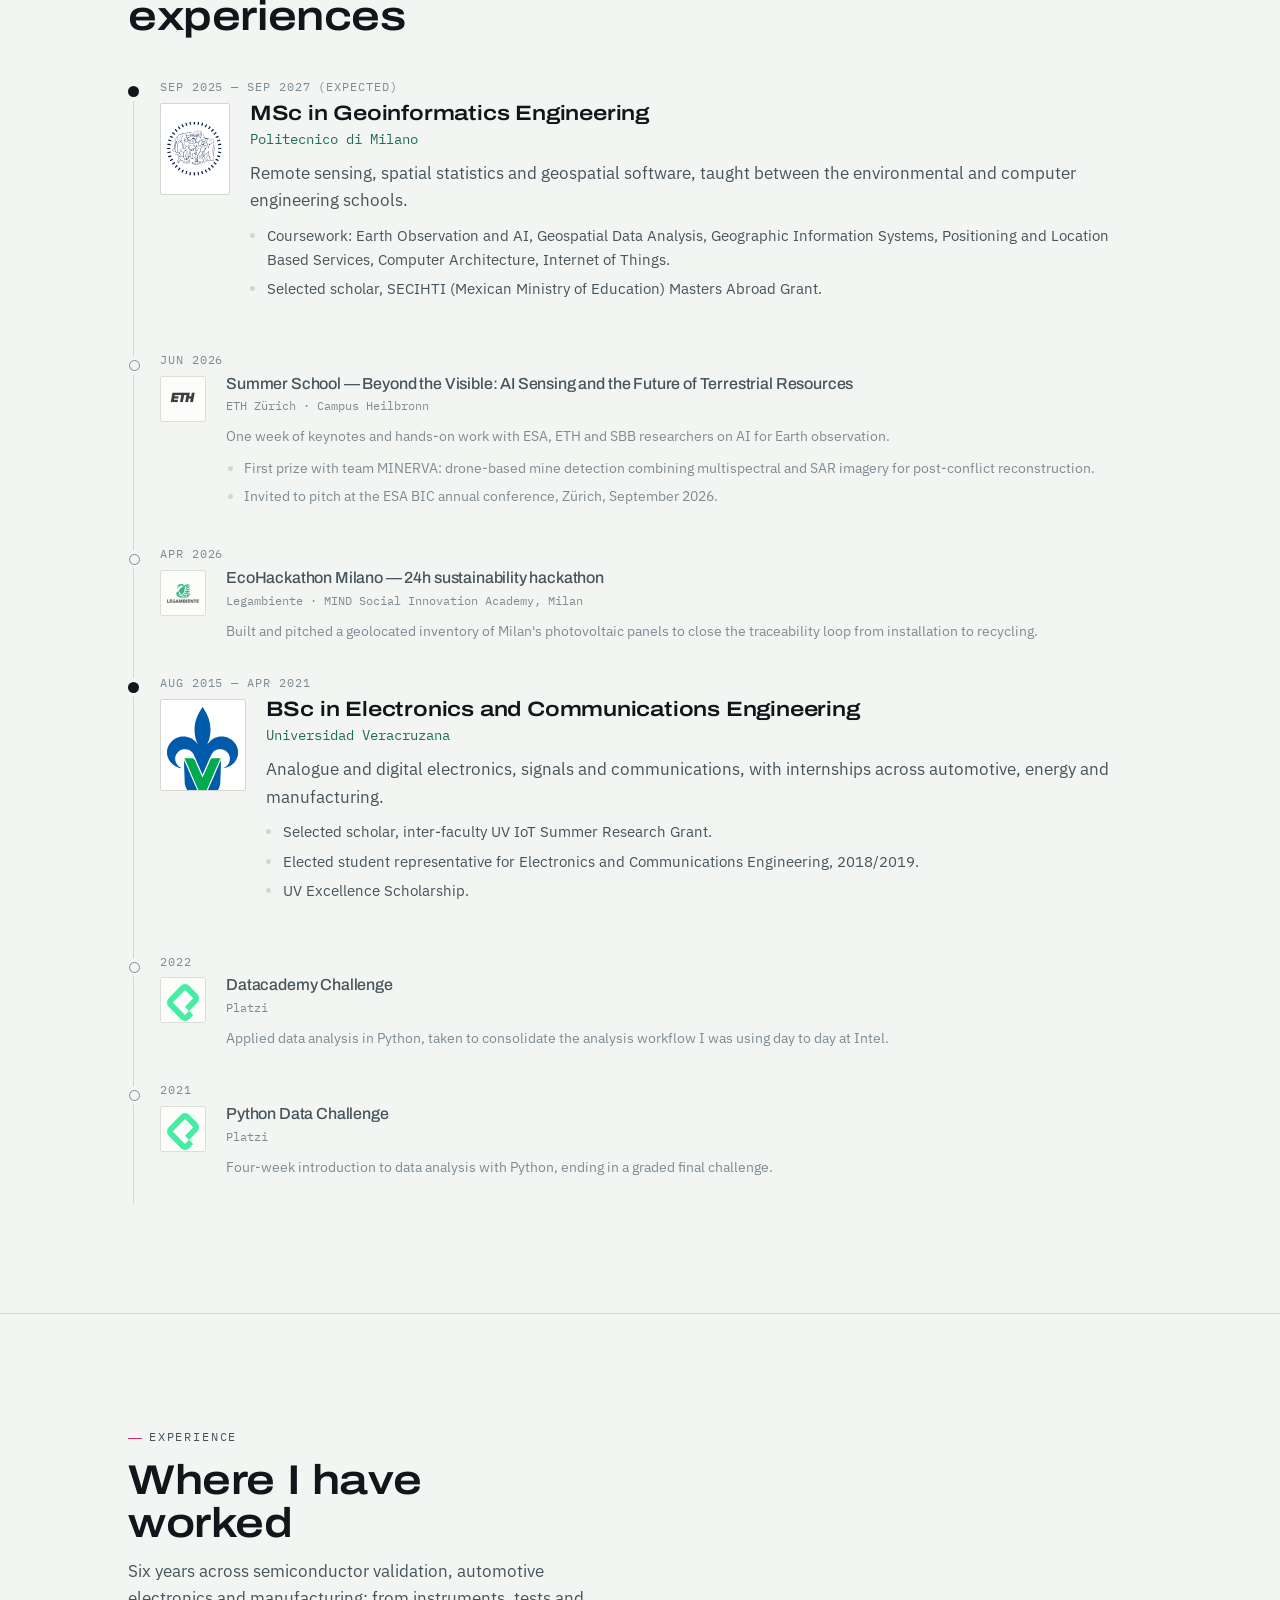
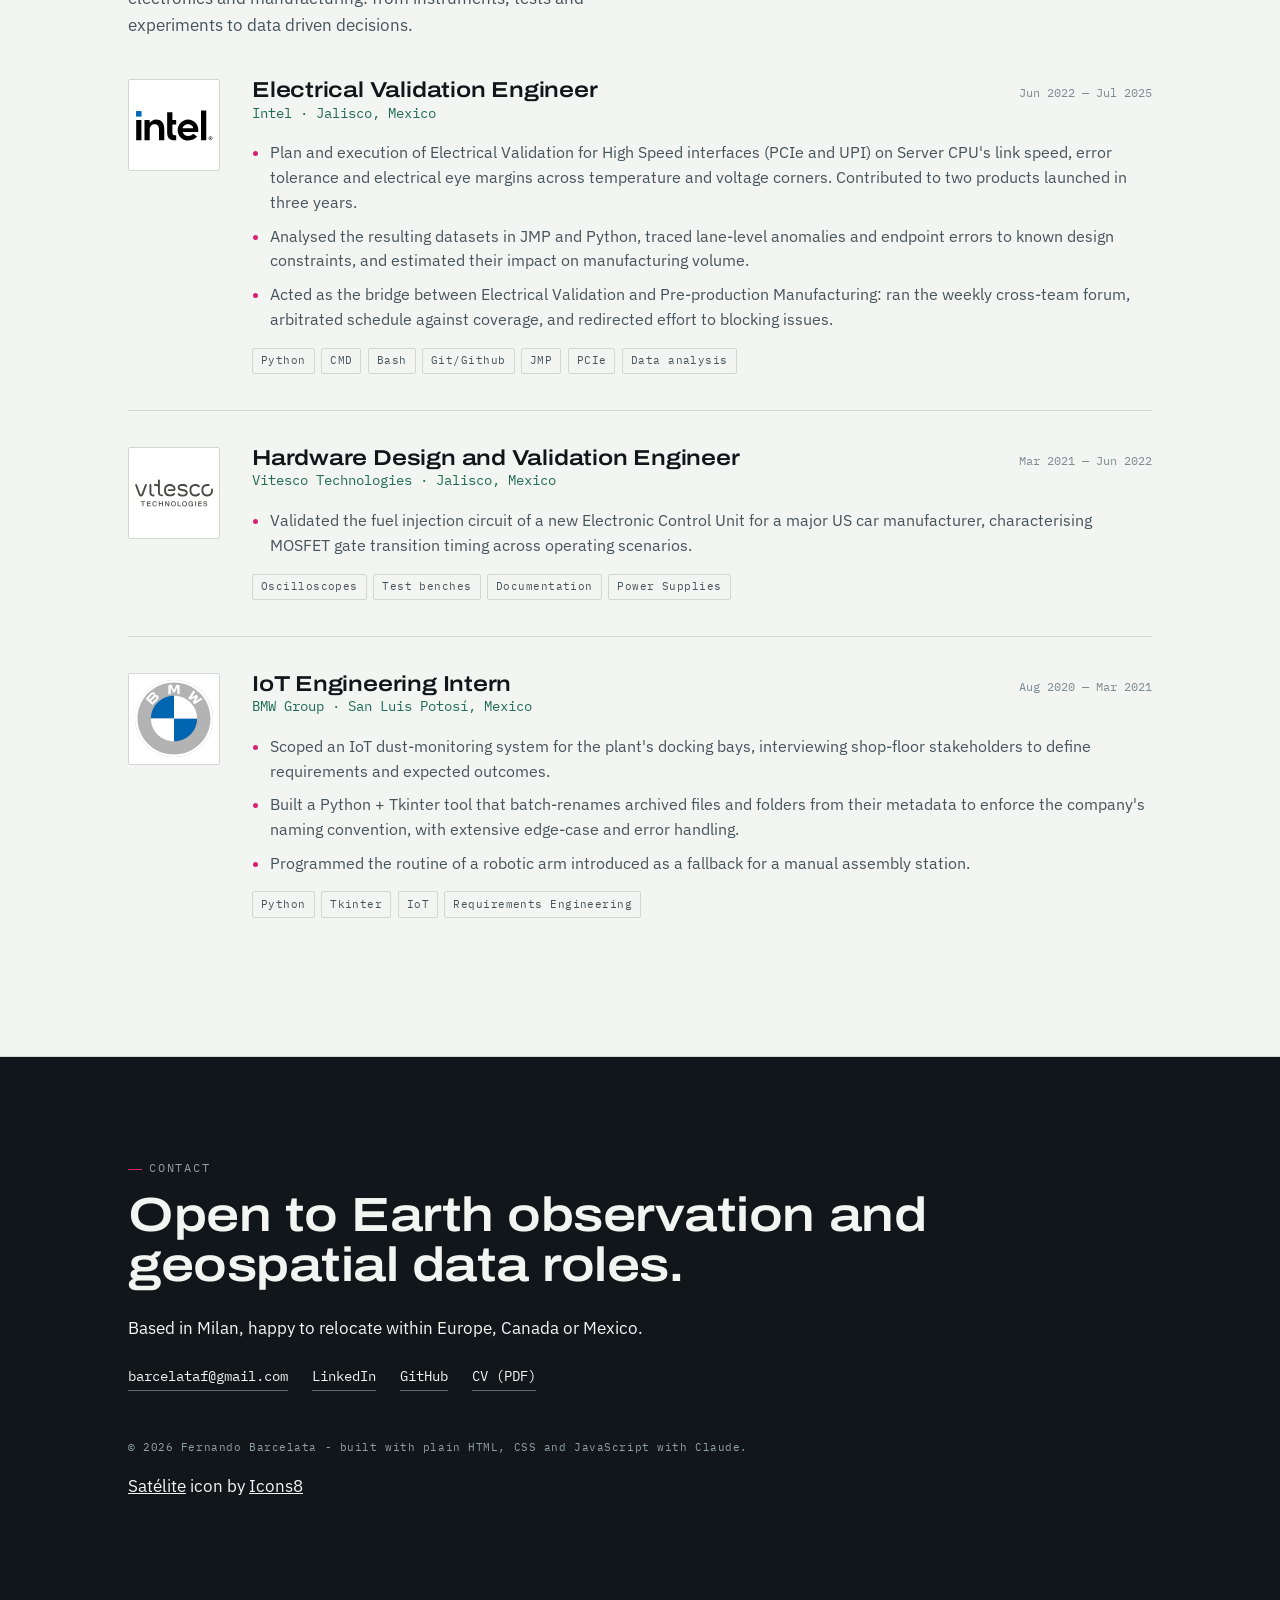
==== commit cbb9dad4: "Experimenting with favicon stuff" ====
--- a/index.html
+++ b/index.html
@@ -12,7 +12,7 @@
   <meta charset="utf-8">
   <meta name="viewport" content="width=device-width, initial-scale=1">
   <title>Fernando Barcelata - Geoinformatics Engineer</title>
-  <link rel="icon" type="image/png" href="/assets/logos/favicon_sat.png">
+  <link rel="icon" type="image/x-icon" href="favicon.ico">
   <meta name="description" content="Portfolio of Fernando Barcelata, geoinformatics engineer and geospatial data analyst based in Milan - Earth observation, remote sensing and spatial data analysis.">
 
   <!-- Fonts. Remove these two lines if you prefer to work fully offline;
@@ -24,7 +24,7 @@
 </head>
 
 <body>
-  <a class="skip" href="#main">Skip to content</a>
+  <a class="skip" href="#maimagein">Skip to content</a>
 
   <!-- ============================ HEADER ============================ -->
   <header class="site-header">
@@ -123,7 +123,7 @@
       </div>
 
       <p class="colophon">© <span id="year"></span> Fernando Barcelata - built with plain HTML, CSS and JavaScript with Claude.</p>
-      <a target="_blank" href="https://icons8.com/icon/2236/satellite-in-orbit">Satélite en órbita</a> icon by <a target="_blank" href="https://icons8.com">Icons8</a>
+      <a target="_blank" href="https://icons8.com/icon/x95pFdO2pr9K/satellite-in-orbit">Satélite</a> icon by <a target="_blank" href="https://icons8.com">Icons8</a>
     </div>
   </footer>
 
